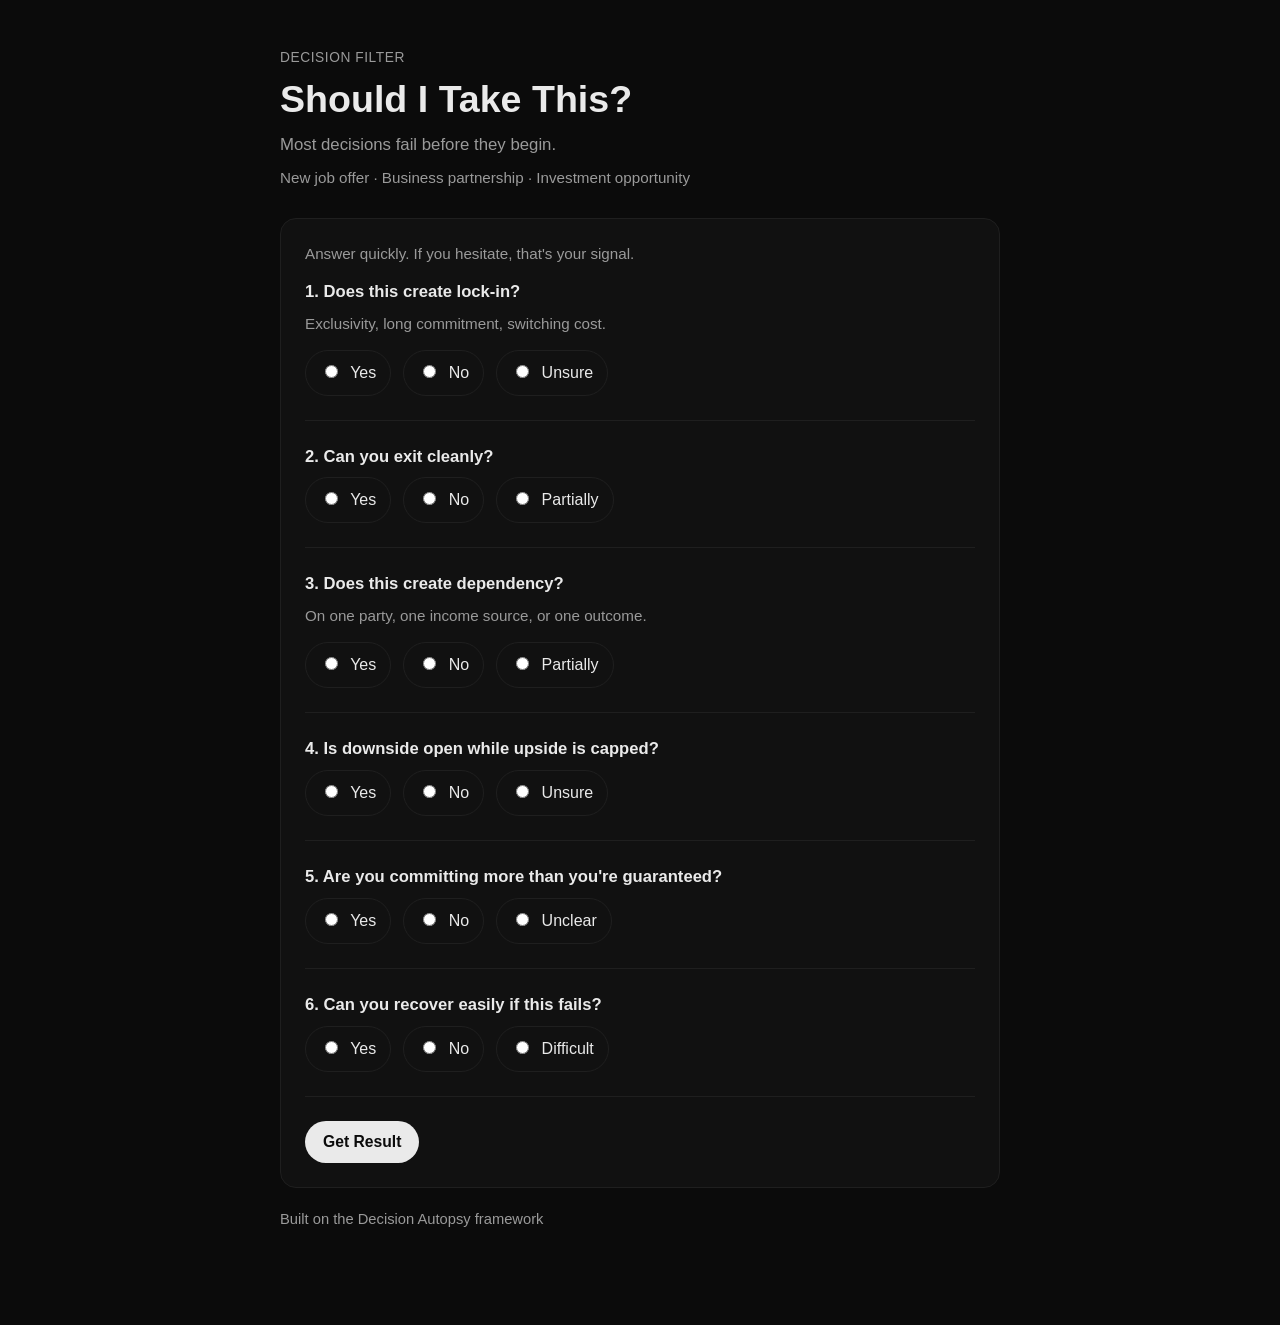
==== result.html @ bf644c9c "Compress OG image via Cloudinary params to fix WhatsApp preview (<300KB)" ====
<!DOCTYPE html>
<html lang="en">
<head>
  <meta charset="UTF-8" />
  <meta name="viewport" content="width=device-width, initial-scale=1.0" />
  <title>Your Result | Should I Take This?</title>
  <meta name="description" content="Your structural decision result." />
  <link rel="icon" type="image/png" href="https://res.cloudinary.com/drhywhceh/image/upload/q_auto,f_auto/v1777800956/dealstructurereview/j9yuincnonlexmsgldje.png" />
  <meta property="og:title" content="Should I Take This?" />
  <meta property="og:description" content="A fast structural decision filter." />
  <meta property="og:image" content="https://res.cloudinary.com/drhywhceh/image/upload/q_auto,f_auto,w_1200/v1777800965/dealstructurereview/mpovaerlipqse1t3ujb5.png" />
  <meta property="og:url" content="https://should-i.decisionstresstest.com" />
  <meta property="og:type" content="website" />
  <link rel="stylesheet" href="style.css" />
  <!-- Google tag (gtag.js) -->
  <script async src="https://www.googletagmanager.com/gtag/js?id=G-9ZXJQ3W7XX"></script>
  <script>
    window.dataLayer = window.dataLayer || [];
    function gtag(){dataLayer.push(arguments);}
    gtag('js', new Date());
    gtag('config', 'G-9ZXJQ3W7XX', {
      linker: {
        domains: ['decisionstresstest.com', 'decisionautopsy.com', 'dealstructurereview.com', 'should-i.decisionstresstest.com']
      }
    });
  </script>
</head>
<body>
  <main class="page">
    
    <section class="hero">
      <h1 id="result-title"></h1>
      <p id="result-summary" class="subtext"></p>
    </section>

    <section class="card">
      <h2 class="section-title">Why</h2>
      <ul id="result-reasons" class="result-reasons"></ul>
    </section>

    <section class="card">
      <h2 class="section-title">What this means</h2>
      <p id="result-meaning" class="meaning"></p>
      <p class="disclaimer">This is a structural filter, not advice.</p>
    </section>

    <section class="card">
      <p>This flags structural risk. See how the decision holds up under pressure before committing.</p>

      <div class="actions">
        <a href="https://decisionstresstest.com" class="button" onclick="gtag('event', 'si_to_dst_click');">Test your decision</a>
        <a href="https://dealstructurereview.com" class="button-secondary cta-conditional">If this is a commercial deal, review the structure</a>
        <a href="index.html" class="cta-tertiary">Try another decision</a>
      </div>
    </section>

    <p class="footer">Built on the Decision Autopsy framework</p>

  </main>

  <script src="result.js"></script>
</body>
</html>
---- style.css ----
:root {
  --bg: #0b0b0b;
  --panel: #111111;
  --text: #eaeaea;
  --secondary: #9a9a9a;
  --border: #1f1f1f;
  --good: #6b7a66;
  --warn: #8a7a5a;
  --bad: #7a5a5a;
}

* {
  box-sizing: border-box;
}

html,
body {
  margin: 0;
  padding: 0;
  background: var(--bg);
  color: var(--text);
  font-family: Inter, Arial, sans-serif;
}

body {
  line-height: 1.5;
}

.page {
  max-width: 760px;
  margin: 0 auto;
  padding: 48px 20px 80px;
}

.hero {
  margin-bottom: 28px;
}

.eyebrow {
  color: var(--secondary);
  font-size: 0.86rem;
  text-transform: uppercase;
  letter-spacing: 0.04em;
  margin: 0 0 10px;
}

h1 {
  font-size: 2.35rem;
  line-height: 1.1;
  margin: 0 0 12px;
  font-weight: 600;
}

.subtext {
  color: var(--secondary);
  font-size: 1.05rem;
  margin: 0;
}

.card {
  background: var(--panel);
  border: 1px solid var(--border);
  border-radius: 16px;
  padding: 24px;
  margin-bottom: 20px;
}

.question {
  padding-bottom: 24px;
  margin-bottom: 24px;
  border-bottom: 1px solid var(--border);
}

.question:last-of-type {
  margin-bottom: 0;
}

.question h2,
.section-title {
  font-size: 1.04rem;
  margin: 0 0 8px;
  font-weight: 600;
}

.helper {
  color: var(--secondary);
  font-size: 0.95rem;
  margin: 0 0 14px;
}

.helper-top {
  margin-top: 10px;
}

.options {
  display: flex;
  flex-wrap: wrap;
  gap: 12px;
}

.options label {
  border: 1px solid var(--border);
  border-radius: 999px;
  padding: 10px 14px;
  cursor: pointer;
  user-select: none;
}

.options input {
  margin-right: 8px;
}

.actions {
  margin-top: 24px;
  display: flex;
  flex-direction: column;
  align-items: flex-start;
  gap: 12px;
}

.button,
.button-secondary {
  display: inline-block;
  text-decoration: none;
  border-radius: 999px;
  padding: 12px 18px;
  font-size: 0.98rem;
  font-weight: 600;
  cursor: pointer;
}

.button {
  background: var(--text);
  color: var(--bg);
  border: none;
}

.button-secondary {
  background: transparent;
  color: var(--text);
  border: 1px solid var(--border);
}

.cta-conditional {
  font-size: 0.9rem;
  font-weight: 400;
  color: var(--secondary);
  padding: 10px 16px;
}

.cta-tertiary {
  display: inline-block;
  color: var(--secondary);
  font-size: 0.88rem;
  text-decoration: none;
  border-bottom: 1px solid var(--border);
  padding-bottom: 1px;
  margin-top: 4px;
}

.cta-tertiary:hover {
  color: var(--text);
  border-bottom-color: var(--secondary);
}

.result-reasons {
  margin: 0 0 0 18px;
  padding: 0;
}

.result-reasons li {
  margin-bottom: 8px;
}

.meaning,
.disclaimer,
.footer,
.error {
  color: var(--secondary);
}

.disclaimer,
.footer {
  font-size: 0.92rem;
}

.footer {
  margin-top: 10px;
}

.error {
  margin-top: 14px;
}

.hidden {
  display: none;
}

.result-take {
  color: var(--good);
}

.result-conditional {
  color: var(--warn);
}

.result-donot {
  color: var(--bad);
}

@media (max-width: 640px) {
  .page {
    padding: 32px 16px 56px;
  }

  h1 {
    font-size: 2rem;
  }

  .card {
    padding: 18px;
  }

  .options {
    flex-direction: column;
  }

  .options label {
    border-radius: 12px;
  }
}
.footer a {
  color: var(--text);
  text-decoration: none;
  border-bottom: 1px solid var(--border);
}
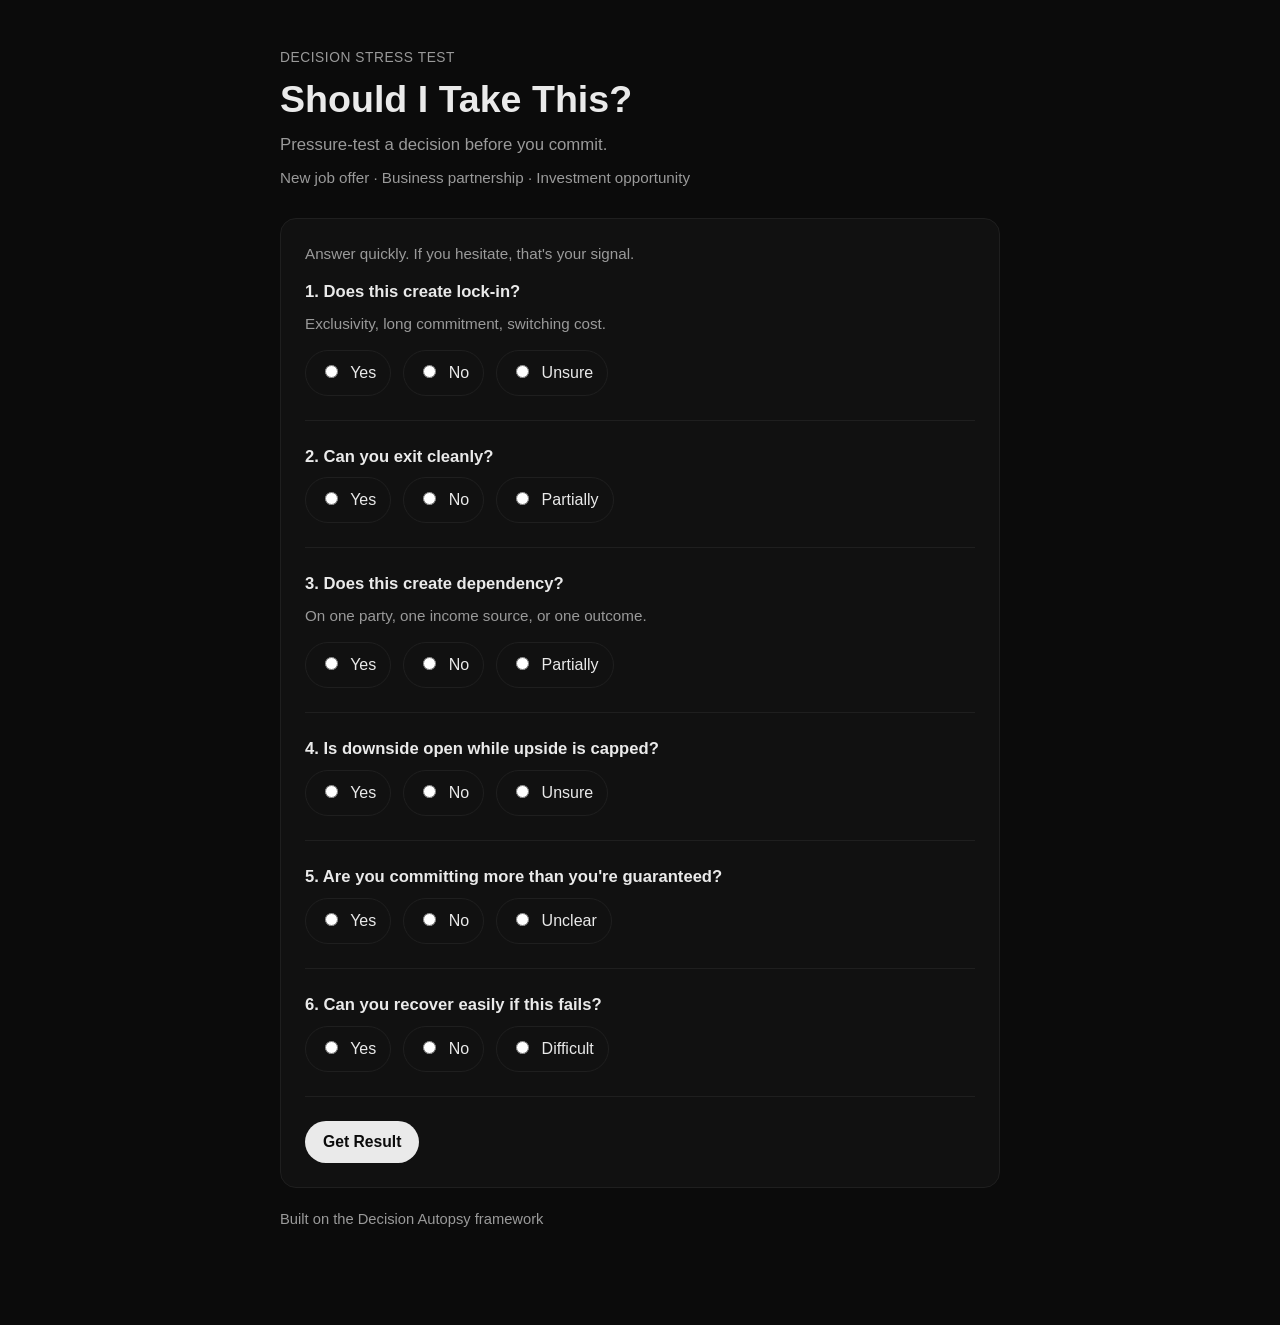
==== commit 12f5a1a0: "chore(analytics): add CTA context" ====
--- a/result.html
+++ b/result.html
@@ -48,7 +48,7 @@
       <p>This flags structural risk. See how the decision holds up under pressure before committing.</p>
 
       <div class="actions">
-        <a href="https://decisionstresstest.com" class="button" onclick="gtag('event', 'si_to_dst_click');">Test your decision</a>
+        <a href="https://decisionstresstest.com" class="button" onclick="gtag('event', 'si_to_dst_click', { tool_name: 'decision_stress_test', destination: 'decision_stress_test' });">Test your decision</a>
         <a href="https://dealstructurereview.com" class="button-secondary cta-conditional">If this is a commercial deal, review the structure</a>
         <a href="index.html" class="cta-tertiary">Try another decision</a>
       </div>
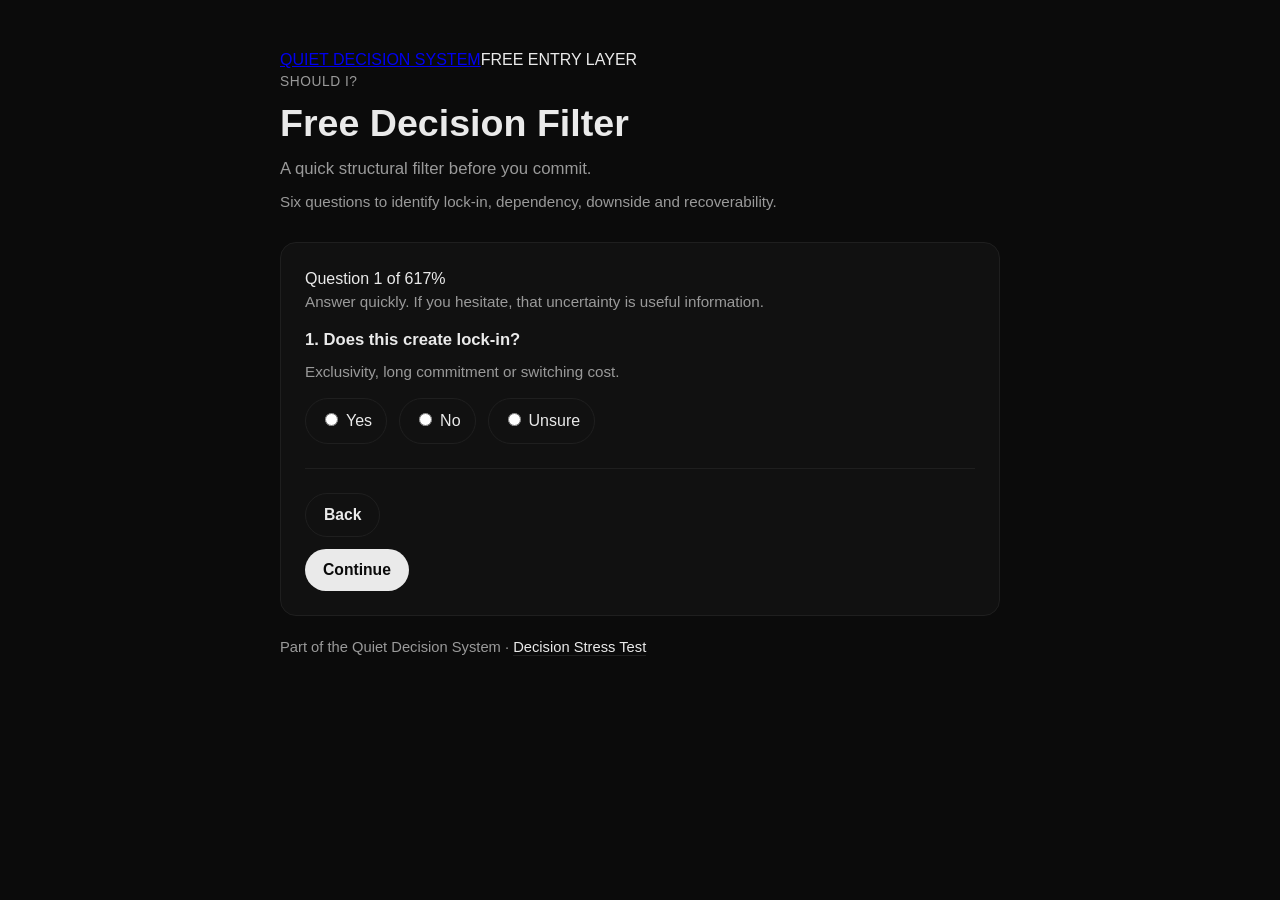
==== commit 5be964bd: "Update result.html" ====
--- a/result.html
+++ b/result.html
@@ -1,63 +1 @@
-<!DOCTYPE html>
-<html lang="en">
-<head>
-  <meta charset="UTF-8" />
-  <meta name="viewport" content="width=device-width, initial-scale=1.0" />
-  <title>Your Result | Should I Take This?</title>
-  <meta name="description" content="Your structural decision result." />
-  <link rel="icon" type="image/png" href="https://res.cloudinary.com/drhywhceh/image/upload/q_auto,f_auto/v1777800956/dealstructurereview/j9yuincnonlexmsgldje.png" />
-  <meta property="og:title" content="Should I Take This?" />
-  <meta property="og:description" content="A fast structural decision filter." />
-  <meta property="og:image" content="https://res.cloudinary.com/drhywhceh/image/upload/q_auto,f_auto,w_1200/v1777800965/dealstructurereview/mpovaerlipqse1t3ujb5.png" />
-  <meta property="og:url" content="https://should-i.decisionstresstest.com" />
-  <meta property="og:type" content="website" />
-  <link rel="stylesheet" href="style.css" />
-  <!-- Google tag (gtag.js) -->
-  <script async src="https://www.googletagmanager.com/gtag/js?id=G-9ZXJQ3W7XX"></script>
-  <script>
-    window.dataLayer = window.dataLayer || [];
-    function gtag(){dataLayer.push(arguments);}
-    gtag('js', new Date());
-    gtag('config', 'G-9ZXJQ3W7XX', {
-      linker: {
-        domains: ['decisionstresstest.com', 'decisionautopsy.com', 'dealstructurereview.com', 'should-i.decisionstresstest.com']
-      }
-    });
-  </script>
-</head>
-<body>
-  <main class="page">
-    
-    <section class="hero">
-      <h1 id="result-title"></h1>
-      <p id="result-summary" class="subtext"></p>
-    </section>
-
-    <section class="card">
-      <h2 class="section-title">Why</h2>
-      <ul id="result-reasons" class="result-reasons"></ul>
-    </section>
-
-    <section class="card">
-      <h2 class="section-title">What this means</h2>
-      <p id="result-meaning" class="meaning"></p>
-      <p class="disclaimer">This is a structural filter, not advice.</p>
-    </section>
-
-    <section class="card">
-      <p>This flags structural risk. See how the decision holds up under pressure before committing.</p>
-
-      <div class="actions">
-        <a href="https://decisionstresstest.com" class="button" onclick="gtag('event', 'si_to_dst_click', { tool_name: 'decision_stress_test', destination: 'decision_stress_test' });">Test your decision</a>
-        <a href="https://dealstructurereview.com" class="button-secondary cta-conditional">If this is a commercial deal, review the structure</a>
-        <a href="index.html" class="cta-tertiary">Try another decision</a>
-      </div>
-    </section>
-
-    <p class="footer">Built on the Decision Autopsy framework</p>
-
-  </main>
-
-  <script src="result.js"></script>
-</body>
-</html>
+<!doctype html><html lang="en"><head><meta charset="UTF-8"><meta name="viewport" content="width=device-width,initial-scale=1"><title>Your result | Should I?</title><meta name="description" content="Your structural decision filter result."><link rel="stylesheet" href="style.css"></head><body><main class="page"><header class="site-header"><a href="https://quietdecisionsystem.com">QUIET DECISION SYSTEM</a><span>FREE DECISION FILTER</span></header><section class="hero"><p class="eyebrow">YOUR INITIAL FILTER</p><h1 id="result-title"></h1><p id="result-summary" class="subtext"></p></section><section class="card"><h2 class="section-title">What is creating the pressure</h2><ul id="result-pressure" class="result-reasons"></ul><p id="no-pressure" class="helper hidden">No material pressure was identified in this initial filter.</p></section><section class="card"><h2 class="section-title">What appears less problematic</h2><ul id="result-clear" class="result-reasons"></ul><p id="no-clear" class="helper hidden">No clear low-pressure dimension was identified.</p></section><section class="card handoff"><p class="eyebrow">DEEPER EXAMINATION</p><h2 class="section-title">Stress-test the decision</h2><p>The Decision Stress Test examines assumptions, dependencies, reversibility, downside and failure consequences in greater depth.</p><div class="actions"><a id="dst-link" href="https://www.decisionstresstest.com" class="button">Run the Decision Stress Test</a><a href="index.html" class="cta-tertiary">Run another filter</a></div></section><p class="footer">Part of the Quiet Decision System · <a href="https://quietdecisionsystem.com">Back to QDS</a></p></main><script src="result.js"></script></body></html>
